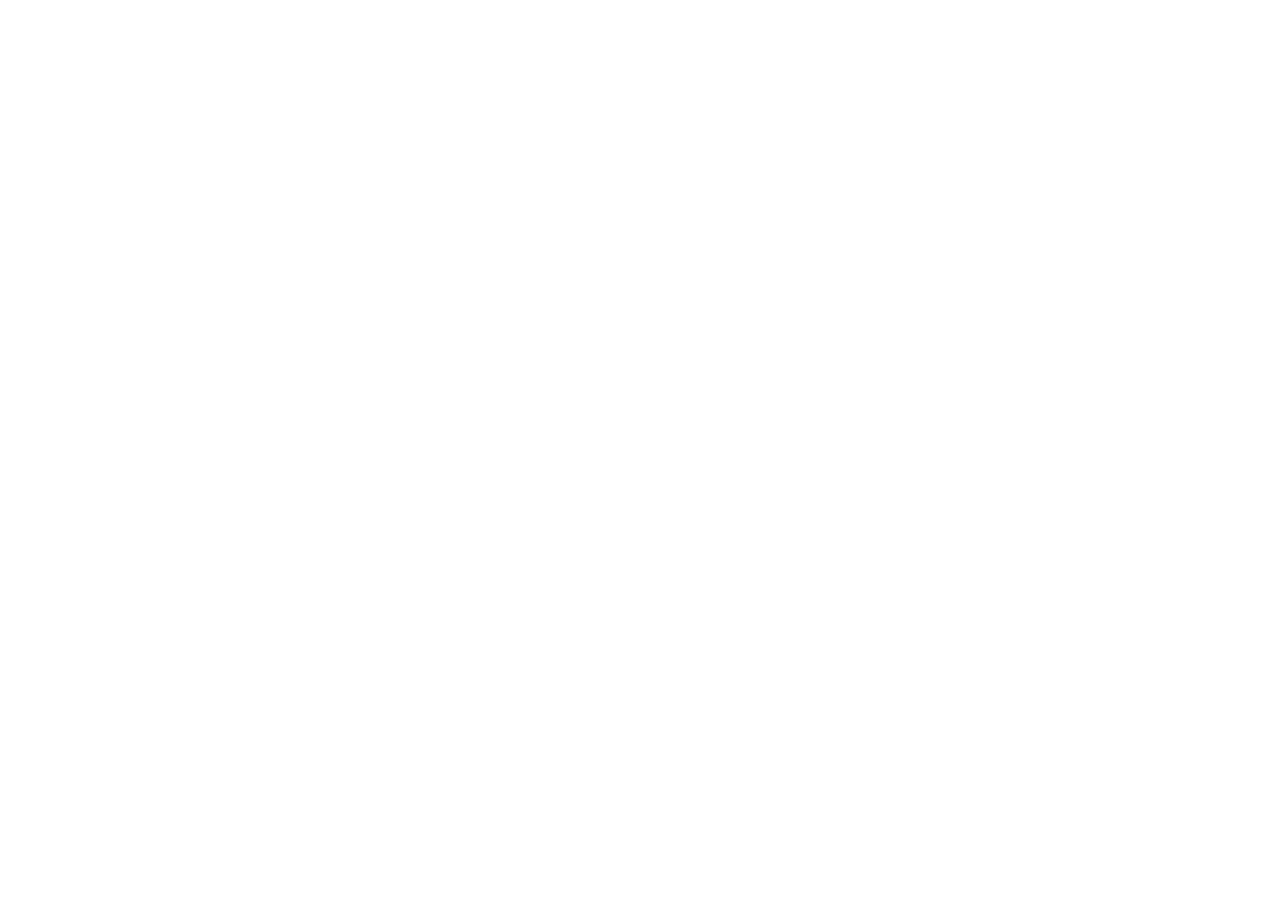
==== index.html @ 249c8734 "added stylsheets, font family" ====
<!DOCTYPE html>
<html lang="en">
  <head>
    <meta charset="UTF-8" />
    <meta http-equiv="X-UA-Compatible" content="IE=edge" />
    <meta name="viewport" content="width=device-width, initial-scale=1.0" />
    <title>Geometry Genious</title>
    <!-- Default font family -->
    <link rel="preconnect" href="https://fonts.googleapis.com" />
    <link rel="preconnect" href="https://fonts.gstatic.com" crossorigin />
    <link
      href="https://fonts.googleapis.com/css2?family=EB+Garamond:wght@400;500;600;700;800&family=Inter:wght@400;500;700&display=swap"
      rel="stylesheet"
    />
    <!-- bootstrap styles -->
    <link rel="stylesheet" href="styles/bootstrap.min.css" />
    <!-- custom styles -->
    <link rel="stylesheet" href="styles/custom-style.css" />
  </head>
  <body></body>
</html>
---- styles/custom-style.css ----
/* added custom font family */
* {
  font-family: "EB Garamond", serif !important;
}

/* custom common heading styles */
h1,
h2,
h3,
h4,
h5,
h6 {
  font-weight: 700 !important;
}
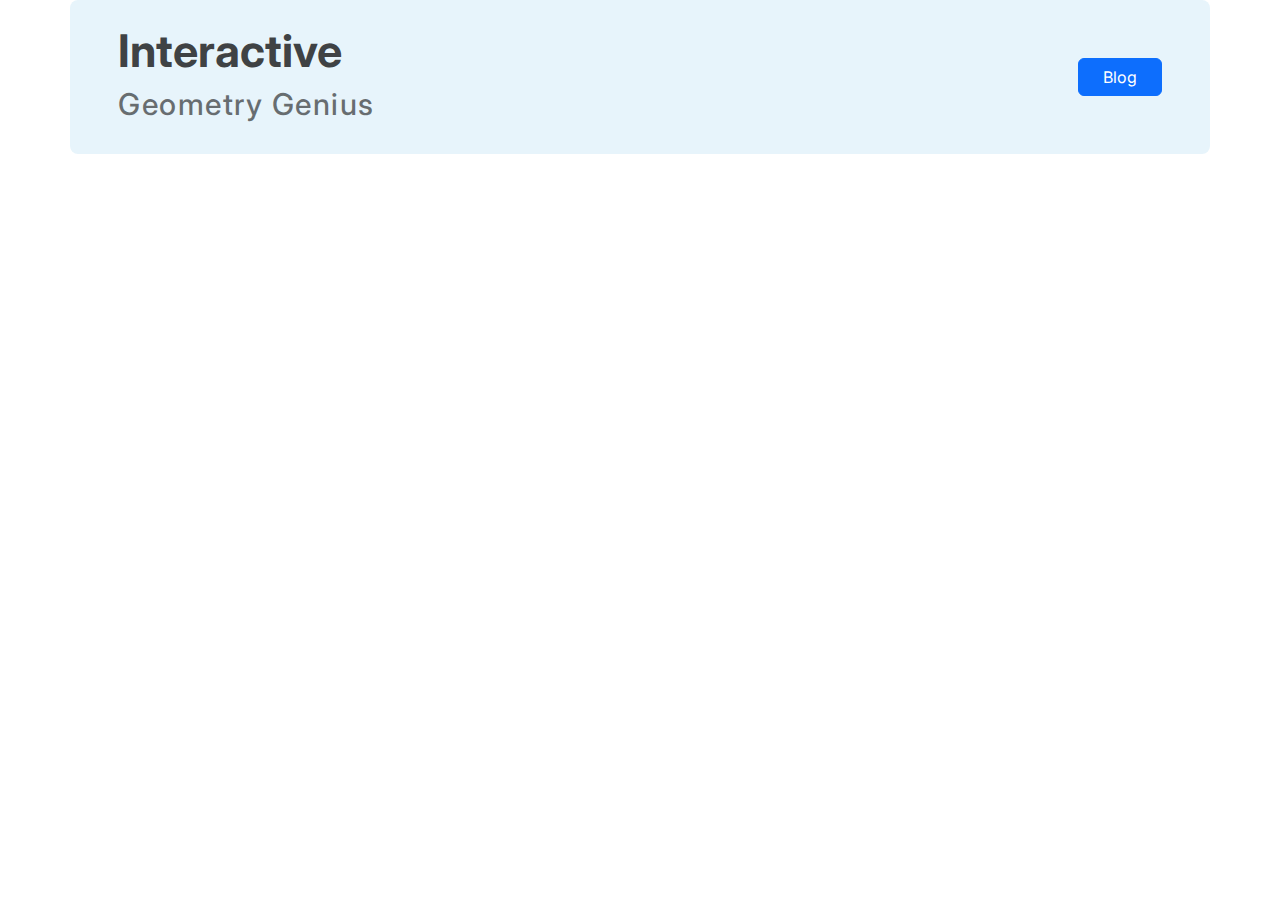
==== commit bfa5d632: "completed header-navbar area" ====
--- a/index.html
+++ b/index.html
@@ -8,8 +8,10 @@
     <!-- Default font family -->
     <link rel="preconnect" href="https://fonts.googleapis.com" />
     <link rel="preconnect" href="https://fonts.gstatic.com" crossorigin />
+    <link rel="preconnect" href="https://fonts.googleapis.com" />
+    <link rel="preconnect" href="https://fonts.gstatic.com" crossorigin />
     <link
-      href="https://fonts.googleapis.com/css2?family=EB+Garamond:wght@400;500;600;700;800&family=Inter:wght@400;500;700&display=swap"
+      href="https://fonts.googleapis.com/css2?family=Inter:wght@400;500;700&display=swap"
       rel="stylesheet"
     />
     <!-- bootstrap styles -->
@@ -17,5 +19,22 @@
     <!-- custom styles -->
     <link rel="stylesheet" href="styles/custom-style.css" />
   </head>
-  <body></body>
+  <body>
+    <header>
+      <nav
+        class="container container-fluid navbar navbar-expand-lg py-4 nav-custom"
+      >
+        <div class="ms-5">
+          <h1>Interactive</h1>
+          <h2>Geometry Genius</h2>
+        </div>
+
+        <button class="btn btn-primary ms-auto me-5 px-4">Blog</button>
+      </nav>
+    </header>
+
+    <!-- Javacript files -->
+    <script src="js/utilities.js"></script>
+    <script src="js/app.js"></script>
+  </body>
 </html>
--- a/styles/custom-style.css
+++ b/styles/custom-style.css
@@ -1,14 +1,24 @@
 /* added custom font family */
 * {
-  font-family: "EB Garamond", serif !important;
+  font-family: "Inter", sans-serif !important;
 }
 
 /* custom common heading styles */
-h1,
-h2,
-h3,
-h4,
-h5,
-h6 {
+
+header h1 {
   font-weight: 700 !important;
+  font-size: 45px !important;
+  color: rgba(17, 17, 17, 0.8);
 }
+
+header h2 {
+  font-weight: 500;
+  font-size: 30px;
+  letter-spacing: 0.05em;
+  color: rgba(17, 17, 17, 0.6);
+}
+
+.nav-custom {
+  background: rgba(16, 144, 216, 0.1);
+  border-radius: 8px;
+}
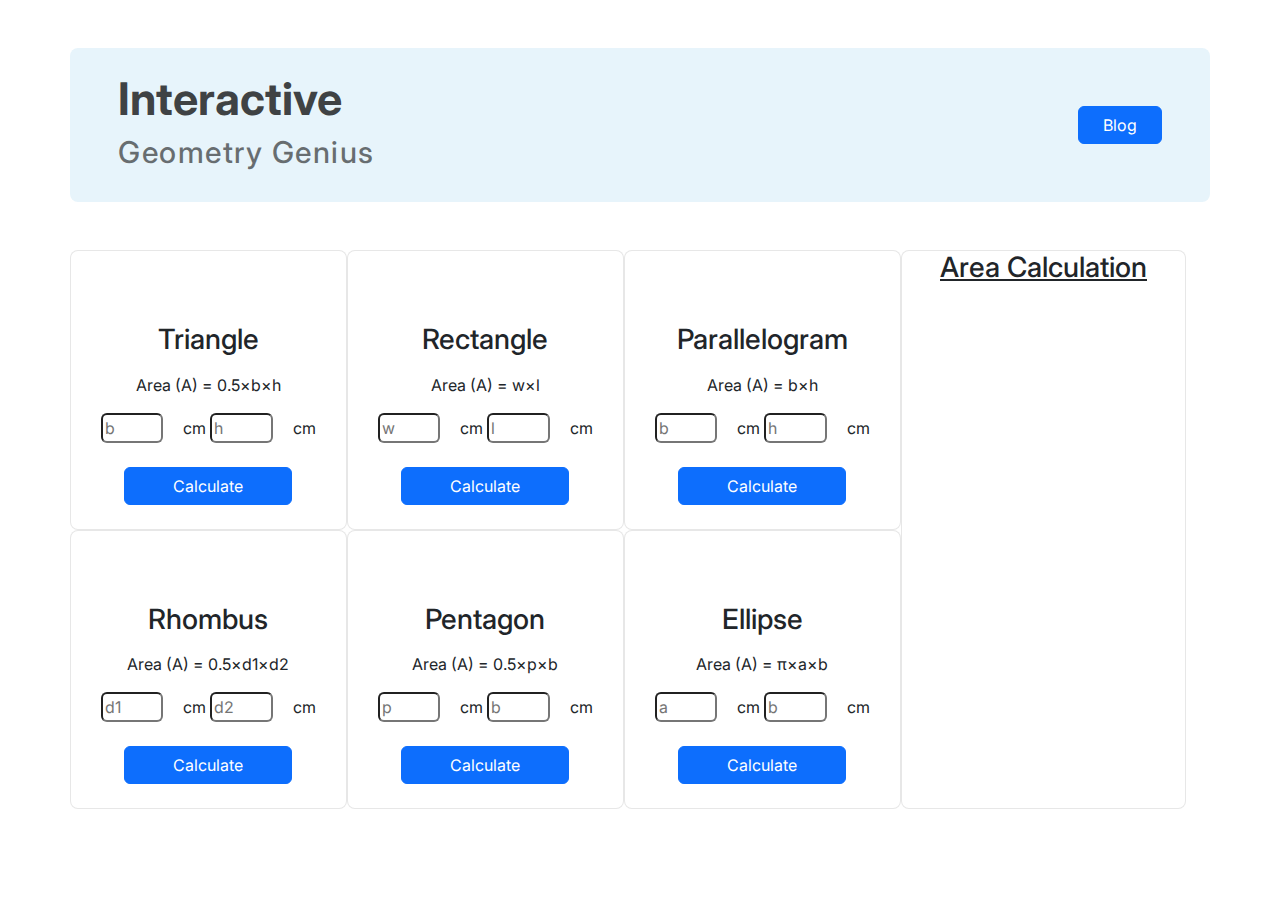
==== commit da4b9525: "completed the design part" ====
--- a/index.html
+++ b/index.html
@@ -20,9 +20,11 @@
     <link rel="stylesheet" href="styles/custom-style.css" />
   </head>
   <body>
+    <!-- Header section area starts -->
     <header>
+      <!-- Nav area -->
       <nav
-        class="container container-fluid navbar navbar-expand-lg py-4 nav-custom"
+        class="container container-fluid navbar navbar-expand-lg py-4 mt-5 nav-custom"
       >
         <div class="ms-5">
           <h1>Interactive</h1>
@@ -32,6 +34,263 @@
         <button class="btn btn-primary ms-auto me-5 px-4">Blog</button>
       </nav>
     </header>
+    <!-- Header Section Area Ends -->
+
+    <!-- Main section area starts -->
+    <main class="mt-5 container container-fluid">
+      <!-- Geometry Area -->
+      <section class="row">
+        <div class="col-9 row">
+          <!-- Card Area Starts -->
+          <div class="cards-custom py-4 col-12 col-sm-6 col-md-4 col-lg-4">
+            <!-- image div starts -->
+            <div class="text-center mb-4">
+              <img class="img-fluid" src="images/triangle.png" alt="" />
+            </div>
+            <!-- image div ends -->
+
+            <h3 class="text-center mb-3">Triangle</h3>
+            <p class="text-center mb-3">Area (A) = 0.5×b×h</p>
+
+            <!-- inpput div starts -->
+            <div class="text-center mb-3">
+              <input
+                class="me-3 mb-2 rounded-2 w-25"
+                type="text"
+                name=""
+                id=""
+                placeholder="b"
+              />
+              <span>cm</span>
+              <input
+                class="me-3 mb-2 rounded-2 w-25"
+                type="text"
+                name=""
+                id=""
+                placeholder="h"
+              />
+              <span>cm</span>
+            </div>
+            <!-- input div ends -->
+
+            <!-- button div starts-->
+            <div class="text-center">
+              <button class="btn btn-primary py- px-5">Calculate</button>
+            </div>
+            <!-- button div ends -->
+          </div>
+          <!-- Card Area Ends -->
+
+          <!-- Card Area Starts -->
+          <div class="cards-custom py-4 col-12 col-sm-6 col-md-4 col-lg-4">
+            <!-- image div starts -->
+            <div class="text-center mb-4">
+              <img class="img-fluid" src="images/rectangle.png" alt="" />
+            </div>
+            <!-- image div ends -->
+
+            <h3 class="text-center mb-3">Rectangle</h3>
+            <p class="text-center mb-3">Area (A) = w×l</p>
+
+            <!-- inpput div starts -->
+            <div class="text-center mb-3">
+              <input
+                class="me-3 mb-2 rounded-2 w-25"
+                type="text"
+                name=""
+                id=""
+                placeholder="w"
+              />
+              <span>cm</span>
+              <input
+                class="me-3 mb-2 rounded-2 w-25"
+                type="text"
+                name=""
+                id=""
+                placeholder="l"
+              />
+              <span>cm</span>
+            </div>
+            <!-- input div ends -->
+
+            <!-- button div starts-->
+            <div class="text-center">
+              <button class="btn btn-primary py- px-5">Calculate</button>
+            </div>
+            <!-- button div ends -->
+          </div>
+          <!-- Card Area Ends -->
+
+          <!-- Card Area Starts -->
+          <div class="cards-custom py-4 col-12 col-sm-6 col-md-4 col-lg-4">
+            <!-- image div starts -->
+            <div class="text-center mb-4">
+              <img class="img-fluid" src="images/parallelogram.png" alt="" />
+            </div>
+            <!-- image div ends -->
+
+            <h3 class="text-center mb-3">Parallelogram</h3>
+            <p class="text-center mb-3">Area (A) = b×h</p>
+
+            <!-- inpput div starts -->
+            <div class="text-center mb-3">
+              <input
+                class="me-3 mb-2 rounded-2 w-25"
+                type="text"
+                name=""
+                id=""
+                placeholder="b"
+              />
+              <span>cm</span>
+              <input
+                class="me-3 mb-2 rounded-2 w-25"
+                type="text"
+                name=""
+                id=""
+                placeholder="h"
+              />
+              <span>cm</span>
+            </div>
+            <!-- input div ends -->
+
+            <!-- button div starts-->
+            <div class="text-center">
+              <button class="btn btn-primary py- px-5">Calculate</button>
+            </div>
+            <!-- button div ends -->
+          </div>
+          <!-- Card Area Ends -->
+
+          <!-- Card Area Starts -->
+          <div class="cards-custom py-4 col-12 col-sm-6 col-md-4 col-lg-4">
+            <!-- image div starts -->
+            <div class="text-center mb-4">
+              <img class="img-fluid" src="images/rhombus.png" alt="" />
+            </div>
+            <!-- image div ends -->
+
+            <h3 class="text-center mb-3">Rhombus</h3>
+            <p class="text-center mb-3">Area (A) = 0.5×d1×d2</p>
+
+            <!-- inpput div starts -->
+            <div class="text-center mb-3">
+              <input
+                class="me-3 mb-2 rounded-2 w-25"
+                type="text"
+                name=""
+                id=""
+                placeholder="d1"
+              />
+              <span>cm</span>
+              <input
+                class="me-3 mb-2 rounded-2 w-25"
+                type="text"
+                name=""
+                id=""
+                placeholder="d2"
+              />
+              <span>cm</span>
+            </div>
+            <!-- input div ends -->
+
+            <!-- button div starts-->
+            <div class="text-center">
+              <button class="btn btn-primary py- px-5">Calculate</button>
+            </div>
+            <!-- button div ends -->
+          </div>
+          <!-- Card Area Ends -->
+
+          <!-- Card Area Starts -->
+          <div class="cards-custom py-4 col-12 col-sm-6 col-md-4 col-lg-4">
+            <!-- image div starts -->
+            <div class="text-center mb-4">
+              <img class="img-fluid" src="images/pentagon.png" alt="" />
+            </div>
+            <!-- image div ends -->
+
+            <h3 class="text-center mb-3">Pentagon</h3>
+            <p class="text-center mb-3">Area (A) = 0.5×p×b</p>
+
+            <!-- inpput div starts -->
+            <div class="text-center mb-3">
+              <input
+                class="me-3 mb-2 rounded-2 w-25"
+                type="text"
+                name=""
+                id=""
+                placeholder="p"
+              />
+              <span>cm</span>
+              <input
+                class="me-3 mb-2 rounded-2 w-25"
+                type="text"
+                name=""
+                id=""
+                placeholder="b"
+              />
+              <span>cm</span>
+            </div>
+            <!-- input div ends -->
+
+            <!-- button div starts-->
+            <div class="text-center">
+              <button class="btn btn-primary py- px-5">Calculate</button>
+            </div>
+            <!-- button div ends -->
+          </div>
+          <!-- Card Area Ends -->
+
+          <!-- Card Area Starts -->
+          <div class="cards-custom py-4 col-12 col-sm-6 col-md-4 col-lg-4">
+            <!-- image div starts -->
+            <div class="text-center mb-4">
+              <img class="img-fluid" src="images/ellipse.png" alt="" />
+            </div>
+            <!-- image div ends -->
+
+            <h3 class="text-center mb-3">Ellipse</h3>
+            <p class="text-center mb-3">Area (A) = π×a×b</p>
+
+            <!-- inpput div starts -->
+            <div class="text-center mb-3">
+              <input
+                class="me-3 mb-2 rounded-2 w-25"
+                type="text"
+                name=""
+                id=""
+                placeholder="a"
+              />
+              <span>cm</span>
+              <input
+                class="me-3 mb-2 rounded-2 w-25"
+                type="text"
+                name=""
+                id=""
+                placeholder="b"
+              />
+              <span>cm</span>
+            </div>
+            <!-- input div ends -->
+
+            <!-- button div starts-->
+            <div class="text-center">
+              <button class="btn btn-primary py- px-5">Calculate</button>
+            </div>
+            <!-- button div ends -->
+          </div>
+          <!-- Card Area Ends -->
+        </div>
+        <!-- Result Calculation Area Starts-->
+        <div class="col-3 result-area">
+          <h3 class="text-center text-decoration-underline">
+            Area Calculation
+          </h3>
+        </div>
+        <!-- Result Calculation Area Ends -->
+      </section>
+    </main>
+    <!-- Main section area ends -->
 
     <!-- Javacript files -->
     <script src="js/utilities.js"></script>
--- a/styles/custom-style.css
+++ b/styles/custom-style.css
@@ -2,8 +2,6 @@
 * {
   font-family: "Inter", sans-serif !important;
 }
-
-/* custom common heading styles */
 
 header h1 {
   font-weight: 700 !important;
@@ -22,3 +20,10 @@
   background: rgba(16, 144, 216, 0.1);
   border-radius: 8px;
 }
+
+.cards-custom,
+.result-area {
+  background: #ffffff !important;
+  border: 1px solid rgba(17, 17, 17, 0.1) !important;
+  border-radius: 8px !important;
+}
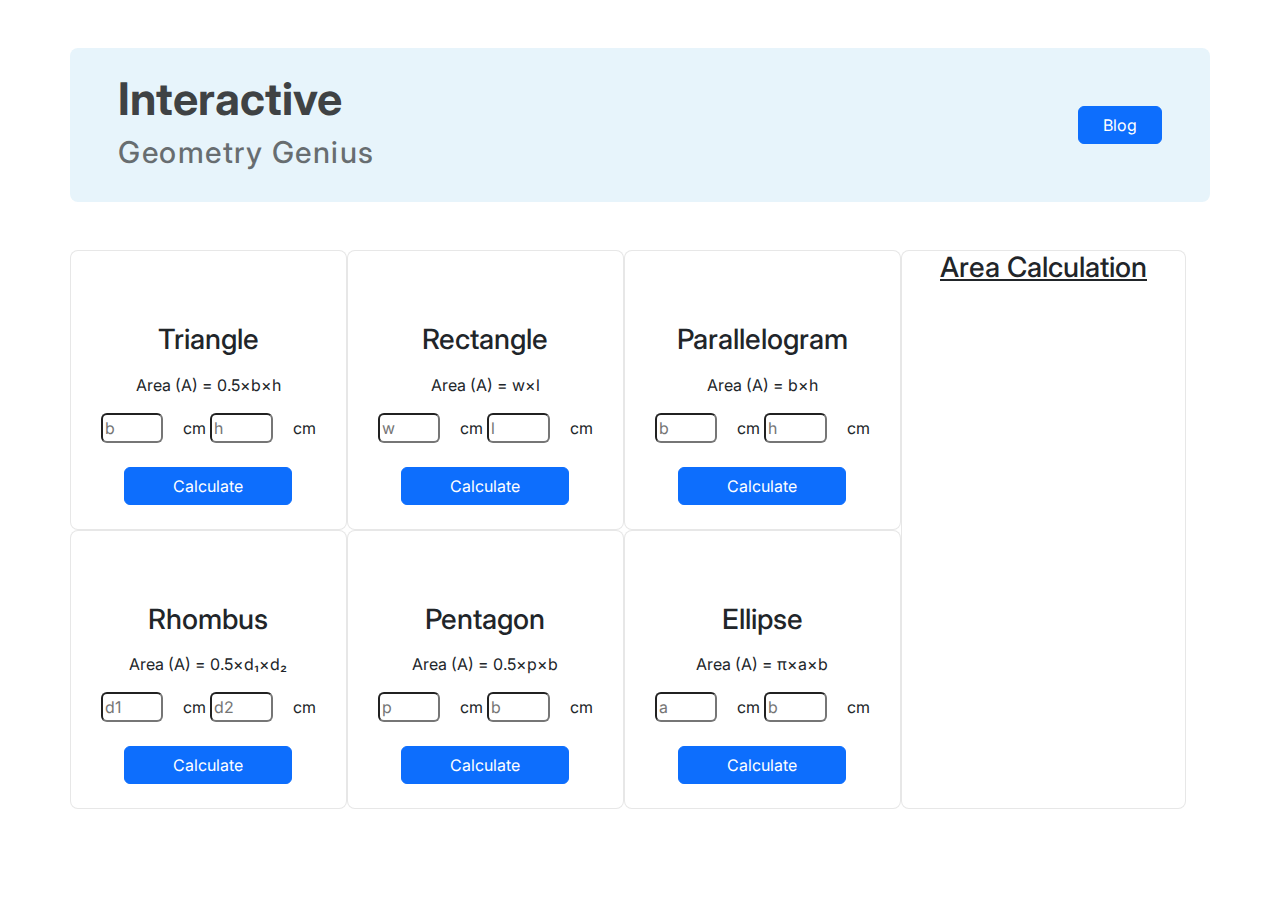
==== commit a644fd2d: "completed tringle area calculation" ====
--- a/index.html
+++ b/index.html
@@ -31,7 +31,9 @@
           <h2>Geometry Genius</h2>
         </div>
 
-        <button class="btn btn-primary ms-auto me-5 px-4">Blog</button>
+        <button id="btn-blog" class="btn btn-primary ms-auto me-5 px-4">
+          Blog
+        </button>
       </nav>
     </header>
     <!-- Header Section Area Ends -->
@@ -49,7 +51,7 @@
             </div>
             <!-- image div ends -->
 
-            <h3 class="text-center mb-3">Triangle</h3>
+            <h3 id="triangle" class="text-center mb-3">Triangle</h3>
             <p class="text-center mb-3">Area (A) = 0.5×b×h</p>
 
             <!-- inpput div starts -->
@@ -58,7 +60,7 @@
                 class="me-3 mb-2 rounded-2 w-25"
                 type="text"
                 name=""
-                id=""
+                id="triangle-b"
                 placeholder="b"
               />
               <span>cm</span>
@@ -66,7 +68,7 @@
                 class="me-3 mb-2 rounded-2 w-25"
                 type="text"
                 name=""
-                id=""
+                id="triangle-h"
                 placeholder="h"
               />
               <span>cm</span>
@@ -75,7 +77,9 @@
 
             <!-- button div starts-->
             <div class="text-center">
-              <button class="btn btn-primary py- px-5">Calculate</button>
+              <button id="calculate-triangle" class="btn btn-primary py- px-5">
+                Calculate
+              </button>
             </div>
             <!-- button div ends -->
           </div>
@@ -170,7 +174,7 @@
             <!-- image div ends -->
 
             <h3 class="text-center mb-3">Rhombus</h3>
-            <p class="text-center mb-3">Area (A) = 0.5×d1×d2</p>
+            <p class="text-center mb-3">Area (A) = 0.5×d₁×d₂</p>
 
             <!-- inpput div starts -->
             <div class="text-center mb-3">
@@ -286,6 +290,16 @@
           <h3 class="text-center text-decoration-underline">
             Area Calculation
           </h3>
+
+          <table>
+            <tbody id="table-container">
+              <!-- <tr>
+                <td class="p-2">bangi</td>
+                <td class="p-2">komola</td>
+                <td class="p-2">tormuj</td>
+              </tr> -->
+            </tbody>
+          </table>
         </div>
         <!-- Result Calculation Area Ends -->
       </section>
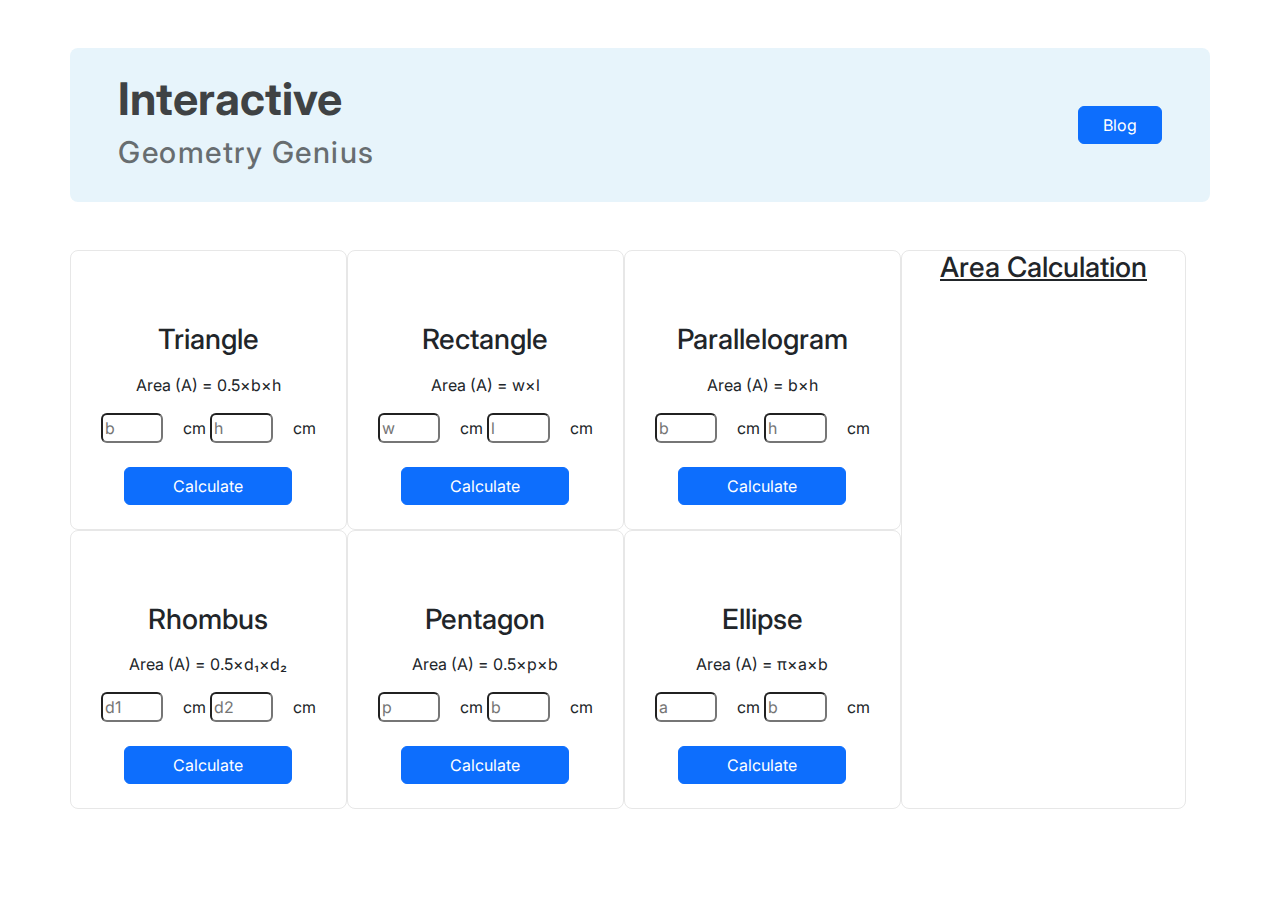
==== commit 509ab7a3: "created events to generate random background color hover on cards" ====
--- a/index.html
+++ b/index.html
@@ -44,7 +44,10 @@
       <section class="row">
         <div class="col-9 row">
           <!-- Card Area Starts -->
-          <div class="cards-custom py-4 col-12 col-sm-6 col-md-4 col-lg-4">
+          <div
+            id="card-1"
+            class="cards-custom py-4 col-12 col-sm-6 col-md-4 col-lg-4"
+          >
             <!-- image div starts -->
             <div class="text-center mb-4">
               <img class="img-fluid" src="images/triangle.png" alt="" />
@@ -86,14 +89,17 @@
           <!-- Card Area Ends -->
 
           <!-- Card Area Starts -->
-          <div class="cards-custom py-4 col-12 col-sm-6 col-md-4 col-lg-4">
+          <div
+            id="card-2"
+            class="cards-custom py-4 col-12 col-sm-6 col-md-4 col-lg-4"
+          >
             <!-- image div starts -->
             <div class="text-center mb-4">
               <img class="img-fluid" src="images/rectangle.png" alt="" />
             </div>
             <!-- image div ends -->
 
-            <h3 class="text-center mb-3">Rectangle</h3>
+            <h3 id="rectangle" class="text-center mb-3">Rectangle</h3>
             <p class="text-center mb-3">Area (A) = w×l</p>
 
             <!-- inpput div starts -->
@@ -102,7 +108,7 @@
                 class="me-3 mb-2 rounded-2 w-25"
                 type="text"
                 name=""
-                id=""
+                id="rectangle-w"
                 placeholder="w"
               />
               <span>cm</span>
@@ -110,7 +116,7 @@
                 class="me-3 mb-2 rounded-2 w-25"
                 type="text"
                 name=""
-                id=""
+                id="rectangle-l"
                 placeholder="l"
               />
               <span>cm</span>
@@ -119,6 +125,99 @@
 
             <!-- button div starts-->
             <div class="text-center">
+              <button id="calculate-rectangle" class="btn btn-primary py- px-5">
+                Calculate
+              </button>
+            </div>
+            <!-- button div ends -->
+          </div>
+          <!-- Card Area Ends -->
+
+          <!-- Card Area Starts -->
+          <div
+            id="card-3"
+            class="cards-custom py-4 col-12 col-sm-6 col-md-4 col-lg-4"
+          >
+            <!-- image div starts -->
+            <div class="text-center mb-4">
+              <img class="img-fluid" src="images/parallelogram.png" alt="" />
+            </div>
+            <!-- image div ends -->
+
+            <h3 id="parallelogram" class="text-center mb-3">Parallelogram</h3>
+            <p class="text-center mb-3">Area (A) = b×h</p>
+
+            <!-- inpput div starts -->
+            <div class="text-center mb-3">
+              <input
+                class="me-3 mb-2 rounded-2 w-25"
+                type="text"
+                name=""
+                id="parallelogram-b"
+                placeholder="b"
+              />
+              <span>cm</span>
+              <input
+                class="me-3 mb-2 rounded-2 w-25"
+                type="text"
+                name=""
+                id="parallelogram-h"
+                placeholder="h"
+              />
+              <span>cm</span>
+            </div>
+            <!-- input div ends -->
+
+            <!-- button div starts-->
+            <div class="text-center">
+              <button
+                id="calculate-parallelogram"
+                class="btn btn-primary py- px-5"
+              >
+                Calculate
+              </button>
+            </div>
+            <!-- button div ends -->
+          </div>
+          <!-- Card Area Ends -->
+
+          <!-- Card Area Starts -->
+          <div
+            id="card-4"
+            class="cards-custom py-4 col-12 col-sm-6 col-md-4 col-lg-4"
+          >
+            <!-- image div starts -->
+            <div class="text-center mb-4">
+              <img class="img-fluid" src="images/rhombus.png" alt="" />
+            </div>
+            <!-- image div ends -->
+
+            <h3 id="rhombus" class="text-center mb-3">Rhombus</h3>
+            <p class="text-center mb-3">Area (A) = 0.5×d₁×d₂</p>
+
+            <!-- inpput div starts -->
+            <div class="text-center mb-3">
+              <input
+                class="me-3 mb-2 rounded-2 w-25"
+                type="text"
+                name=""
+                id="rhombus-d1"
+                placeholder="d1"
+              />
+              <span>cm</span>
+              <input
+                class="me-3 mb-2 rounded-2 w-25"
+                type="text"
+                name=""
+                id="rhombus-d2"
+                placeholder="d2"
+              />
+              <span>cm</span>
+            </div>
+            <!-- input div ends -->
+
+            <!-- button div starts-->
+            <div id="calculate-rhombus" class="text-center">
               <button class="btn btn-primary py- px-5">Calculate</button>
             </div>
             <!-- button div ends -->
@@ -126,32 +225,78 @@
           <!-- Card Area Ends -->
 
           <!-- Card Area Starts -->
-          <div class="cards-custom py-4 col-12 col-sm-6 col-md-4 col-lg-4">
-            <!-- image div starts -->
-            <div class="text-center mb-4">
-              <img class="img-fluid" src="images/parallelogram.png" alt="" />
-            </div>
-            <!-- image div ends -->
-
-            <h3 class="text-center mb-3">Parallelogram</h3>
-            <p class="text-center mb-3">Area (A) = b×h</p>
-
-            <!-- inpput div starts -->
-            <div class="text-center mb-3">
-              <input
-                class="me-3 mb-2 rounded-2 w-25"
-                type="text"
-                name=""
-                id=""
+          <div
+            id="card-5"
+            class="cards-custom py-4 col-12 col-sm-6 col-md-4 col-lg-4"
+          >
+            <!-- image div starts -->
+            <div class="text-center mb-4">
+              <img class="img-fluid" src="images/pentagon.png" alt="" />
+            </div>
+            <!-- image div ends -->
+
+            <h3 id="pentagon" class="text-center mb-3">Pentagon</h3>
+            <p class="text-center mb-3">Area (A) = 0.5×p×b</p>
+
+            <!-- inpput div starts -->
+            <div class="text-center mb-3">
+              <input
+                class="me-3 mb-2 rounded-2 w-25"
+                type="text"
+                name=""
+                id="pentagon-p"
+                placeholder="p"
+              />
+              <span>cm</span>
+              <input
+                class="me-3 mb-2 rounded-2 w-25"
+                type="text"
+                name=""
+                id="pentagon-b"
                 placeholder="b"
               />
               <span>cm</span>
-              <input
-                class="me-3 mb-2 rounded-2 w-25"
-                type="text"
-                name=""
-                id=""
-                placeholder="h"
+            </div>
+            <!-- input div ends -->
+
+            <!-- button div starts-->
+            <div id="calculate-pentagon" class="text-center">
+              <button class="btn btn-primary py- px-5">Calculate</button>
+            </div>
+            <!-- button div ends -->
+          </div>
+          <!-- Card Area Ends -->
+
+          <!-- Card Area Starts -->
+          <div
+            id="card-6"
+            class="cards-custom py-4 col-12 col-sm-6 col-md-4 col-lg-4"
+          >
+            <!-- image div starts -->
+            <div class="text-center mb-4">
+              <img class="img-fluid" src="images/ellipse.png" alt="" />
+            </div>
+            <!-- image div ends -->
+
+            <h3 id="ellipse" class="text-center mb-3">Ellipse</h3>
+            <p class="text-center mb-3">Area (A) = π×a×b</p>
+
+            <!-- inpput div starts -->
+            <div class="text-center mb-3">
+              <input
+                class="me-3 mb-2 rounded-2 w-25"
+                type="text"
+                name=""
+                id="ellipse-a"
+                placeholder="a"
+              />
+              <span>cm</span>
+              <input
+                class="me-3 mb-2 rounded-2 w-25"
+                type="text"
+                name=""
+                id="ellipse-b"
+                placeholder="b"
               />
               <span>cm</span>
             </div>
@@ -159,127 +304,9 @@
 
             <!-- button div starts-->
             <div class="text-center">
-              <button class="btn btn-primary py- px-5">Calculate</button>
-            </div>
-            <!-- button div ends -->
-          </div>
-          <!-- Card Area Ends -->
-
-          <!-- Card Area Starts -->
-          <div class="cards-custom py-4 col-12 col-sm-6 col-md-4 col-lg-4">
-            <!-- image div starts -->
-            <div class="text-center mb-4">
-              <img class="img-fluid" src="images/rhombus.png" alt="" />
-            </div>
-            <!-- image div ends -->
-
-            <h3 class="text-center mb-3">Rhombus</h3>
-            <p class="text-center mb-3">Area (A) = 0.5×d₁×d₂</p>
-
-            <!-- inpput div starts -->
-            <div class="text-center mb-3">
-              <input
-                class="me-3 mb-2 rounded-2 w-25"
-                type="text"
-                name=""
-                id=""
-                placeholder="d1"
-              />
-              <span>cm</span>
-              <input
-                class="me-3 mb-2 rounded-2 w-25"
-                type="text"
-                name=""
-                id=""
-                placeholder="d2"
-              />
-              <span>cm</span>
-            </div>
-            <!-- input div ends -->
-
-            <!-- button div starts-->
-            <div class="text-center">
-              <button class="btn btn-primary py- px-5">Calculate</button>
-            </div>
-            <!-- button div ends -->
-          </div>
-          <!-- Card Area Ends -->
-
-          <!-- Card Area Starts -->
-          <div class="cards-custom py-4 col-12 col-sm-6 col-md-4 col-lg-4">
-            <!-- image div starts -->
-            <div class="text-center mb-4">
-              <img class="img-fluid" src="images/pentagon.png" alt="" />
-            </div>
-            <!-- image div ends -->
-
-            <h3 class="text-center mb-3">Pentagon</h3>
-            <p class="text-center mb-3">Area (A) = 0.5×p×b</p>
-
-            <!-- inpput div starts -->
-            <div class="text-center mb-3">
-              <input
-                class="me-3 mb-2 rounded-2 w-25"
-                type="text"
-                name=""
-                id=""
-                placeholder="p"
-              />
-              <span>cm</span>
-              <input
-                class="me-3 mb-2 rounded-2 w-25"
-                type="text"
-                name=""
-                id=""
-                placeholder="b"
-              />
-              <span>cm</span>
-            </div>
-            <!-- input div ends -->
-
-            <!-- button div starts-->
-            <div class="text-center">
-              <button class="btn btn-primary py- px-5">Calculate</button>
-            </div>
-            <!-- button div ends -->
-          </div>
-          <!-- Card Area Ends -->
-
-          <!-- Card Area Starts -->
-          <div class="cards-custom py-4 col-12 col-sm-6 col-md-4 col-lg-4">
-            <!-- image div starts -->
-            <div class="text-center mb-4">
-              <img class="img-fluid" src="images/ellipse.png" alt="" />
-            </div>
-            <!-- image div ends -->
-
-            <h3 class="text-center mb-3">Ellipse</h3>
-            <p class="text-center mb-3">Area (A) = π×a×b</p>
-
-            <!-- inpput div starts -->
-            <div class="text-center mb-3">
-              <input
-                class="me-3 mb-2 rounded-2 w-25"
-                type="text"
-                name=""
-                id=""
-                placeholder="a"
-              />
-              <span>cm</span>
-              <input
-                class="me-3 mb-2 rounded-2 w-25"
-                type="text"
-                name=""
-                id=""
-                placeholder="b"
-              />
-              <span>cm</span>
-            </div>
-            <!-- input div ends -->
-
-            <!-- button div starts-->
-            <div class="text-center">
-              <button class="btn btn-primary py- px-5">Calculate</button>
+              <button id="calculate-ellipse" class="btn btn-primary py- px-5">
+                Calculate
+              </button>
             </div>
             <!-- button div ends -->
           </div>
--- a/styles/custom-style.css
+++ b/styles/custom-style.css
@@ -23,7 +23,12 @@
 
 .cards-custom,
 .result-area {
-  background: #ffffff !important;
+  /* background: #ffffff !important; */
   border: 1px solid rgba(17, 17, 17, 0.1) !important;
   border-radius: 8px !important;
 }
+
+/* resting bg color from bootstrap */
+/* .bg-color {
+  background-color: red !important;
+} */
